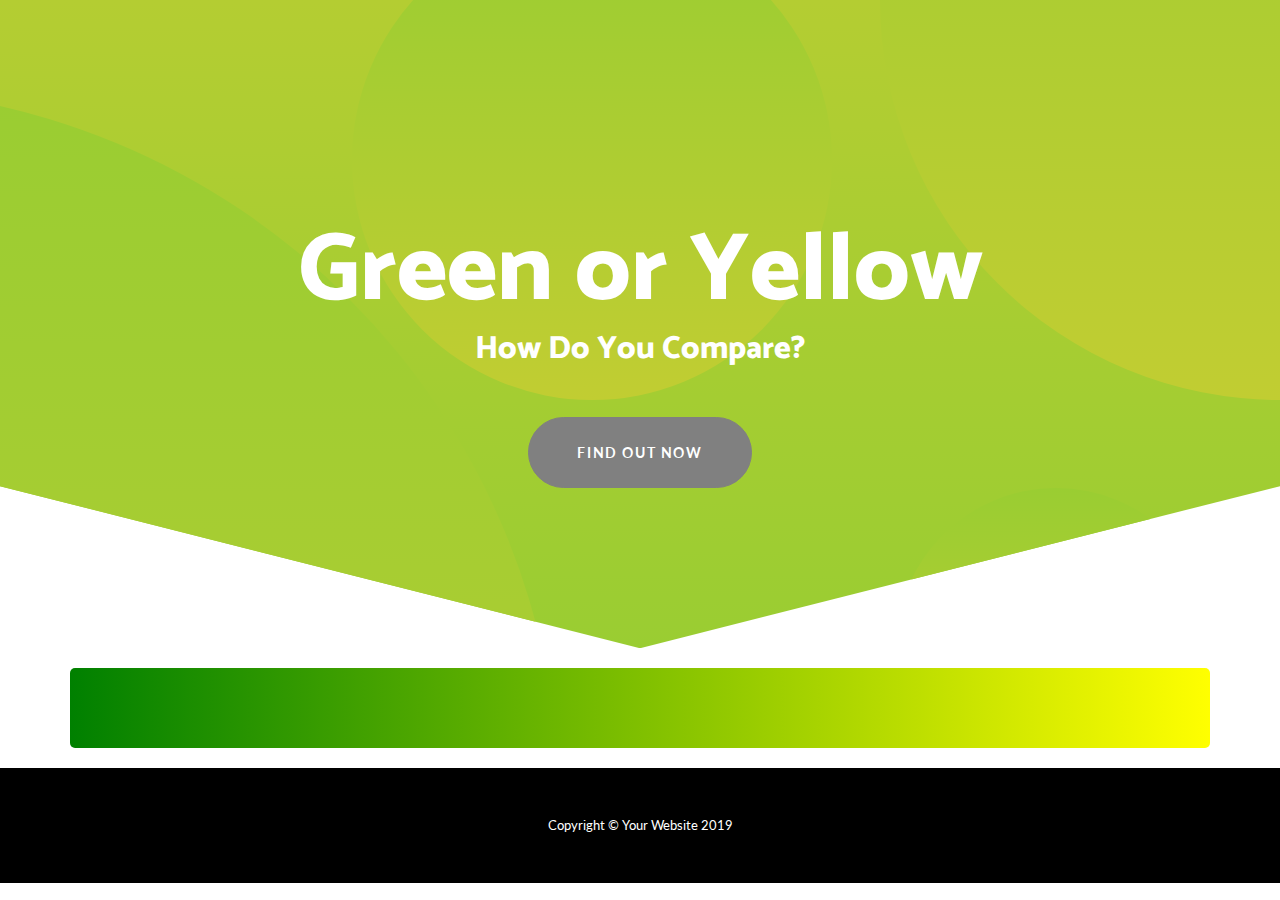
==== src/main/resources/static/index.html @ 09bc2064 "Add resources" ====
<!DOCTYPE html>
<html lang="en">
  <head>
    <meta charset="utf-8">
    <meta name="viewport" content="width=device-width, initial-scale=1, shrink-to-fit=no">
    <meta name="description" content="Test your interpretation of yellow and green, and see how you compare with the rest of the world with our interactive test.">
    <title>Color Test - Test your color perception and see how you compare</title>
    <link href="css/bootstrap.min.css" rel="stylesheet">
    <link href="https://fonts.googleapis.com/css?family=Catamaran:100,200,300,400,500,600,700,800,900" rel="stylesheet">
   <link href="https://fonts.googleapis.com/css?family=Lato:100,100i,300,300i,400,400i,700,700i,900,900i" rel="stylesheet">
    <link href="css/index.css" rel="stylesheet">
  </head>

  <body>
    <header class="masthead text-center text-white">
      <div class="masthead-content">
        <div class="container">
          <h1 class="masthead-heading mb-0">Green or Yellow</h1>
          <h3 class="masthead-subheading mb-0">How Do You Compare?</h2>
          <a href="#" class="btn btn-primary btn-xl rounded-pill mt-5">Find Out Now</a>
        </div>
      </div>
      <div class="bg-circle-1 bg-circle"></div>
      <div class="bg-circle-2 bg-circle"></div>
      <div class="bg-circle-3 bg-circle"></div>
      <div class="bg-circle-4 bg-circle"></div>
    </header>
    <div class="container">
      <div class="row">
  	    <canvas id="canvas-gradient" width="300px" height="300px">Sorry, your browser doesn't support the &lt;canvas&gt; element.</canvas>
  	  </div>
    </div>
    <footer class="py-5 bg-black">
      <div class="container">
        <p class="m-0 text-center text-white small">Copyright &copy; Your Website 2019</p>
      </div>
    </footer>
    <script src="js/jquery.min.js"></script>
    <script src="js/bootstrap.min.js"></script>
  </body>
</html>
---- src/main/resources/static/css/index.css ----
/*!
 * Start Bootstrap - One Page Wonder v5.0.7 (https://startbootstrap.com/template-overviews/one-page-wonder)
 * Copyright 2013-2019 Start Bootstrap
 * Licensed under MIT (https://github.com/BlackrockDigital/startbootstrap-one-page-wonder/blob/master/LICENSE)
 */

body {
  font-family: 'Lato';
}

h1,
h2,
h3,
h4,
h5,
h6 {
  font-family: 'Catamaran';
  font-weight: 800 !important;
}

.btn-xl {
  text-transform: uppercase;
  padding: 1.5rem 3rem;
  font-size: 0.9rem;
  font-weight: 700;
  letter-spacing: 0.1rem;
}

.bg-black {
  background-color: #000 !important;
}

.rounded-pill {
  border-radius: 5rem;
}

.navbar-custom {
  padding-top: 1rem;
  padding-bottom: 1rem;
  background-color: rgba(0, 0, 0, 0.7);
}

.navbar-custom .navbar-brand {
  text-transform: uppercase;
  font-size: 1rem;
  letter-spacing: 0.1rem;
  font-weight: 700;
}

.navbar-custom .navbar-nav .nav-item .nav-link {
  text-transform: uppercase;
  font-size: 0.8rem;
  font-weight: 700;
  letter-spacing: 0.1rem;
}

header.masthead {
  position: relative;
  overflow: hidden;
  padding-top: calc(7rem + 72px);
  padding-bottom: 7rem;
  background: linear-gradient(0deg, #9acd32 0%, #b4cd32 100%);
  background-repeat: no-repeat;
  background-position: center center;
  background-attachment: scroll;
  background-size: cover;
  clip-path: polygon(0 0, 100% 0, 100% 75%, 50% 100%, 0 75%);
}

header.masthead .masthead-content {
  z-index: 1;
  position: relative;
}

header.masthead .masthead-content .masthead-heading {
  font-size: 4rem;
}

header.masthead .masthead-content .masthead-subheading {
  font-size: 2rem !important;
}

header.masthead .bg-circle {
  z-index: 0;
  position: absolute;
  border-radius: 100%;
  background: linear-gradient(0deg, #c1cd32 0%, #9acd32 100%);
}

header.masthead .bg-circle-1 {
  height: 90rem;
  width: 90rem;
  bottom: -55rem;
  left: -55rem;
}

header.masthead .bg-circle-2 {
  height: 50rem;
  width: 50rem;
  top: -25rem;
  right: -25rem;
}

header.masthead .bg-circle-3 {
  height: 20rem;
  width: 20rem;
  bottom: -10rem;
  right: 5%;
}

header.masthead .bg-circle-4 {
  height: 30rem;
  width: 30rem;
  top: -5rem;
  right: 35%;
}

@media (min-width: 992px) {
  header.masthead {
    padding-top: calc(10rem + 55px);
    padding-bottom: 10rem;
  }
  header.masthead .masthead-content .masthead-heading {
    font-size: 6rem;
  }
  header.masthead .masthead-content .masthead-subheading {
    font-size: 4rem;
  }
}

.bg-primary {
  background-color: #ee0979 !important;
}

.btn-primary {
  background-color: #808080;
  border-color: #808080;
}

.btn-primary:active, .btn-primary:focus, .btn-primary:hover {
  background-color: #A9A9A9 !important;
  border-color: #A9A9A9 !important;
}

.btn-primary:focus {
  box-shadow: 0 0 0 0.2rem linear-gradient(#ffff00, #b4cd32);
}

.btn-secondary {
  background-color: #ff6a00;
  border-color: #ff6a00;
}

.btn-secondary:active, .btn-secondary:focus, .btn-secondary:hover {
  background-color: #cc5500 !important;
  border-color: #cc5500 !important;
}

.btn-secondary:focus {
  box-shadow: 0 0 0 0.2rem rgba(255, 106, 0, 0.5);
}

#canvas-gradient {
  background-image: linear-gradient(90deg, green, yellow);
  width: 100%;
  height: 80px;
  border-radius: 5px;
  margin-top: 20px;
  margin-bottom: 20px;
  border-width: 4px;
  border-color: black;
}
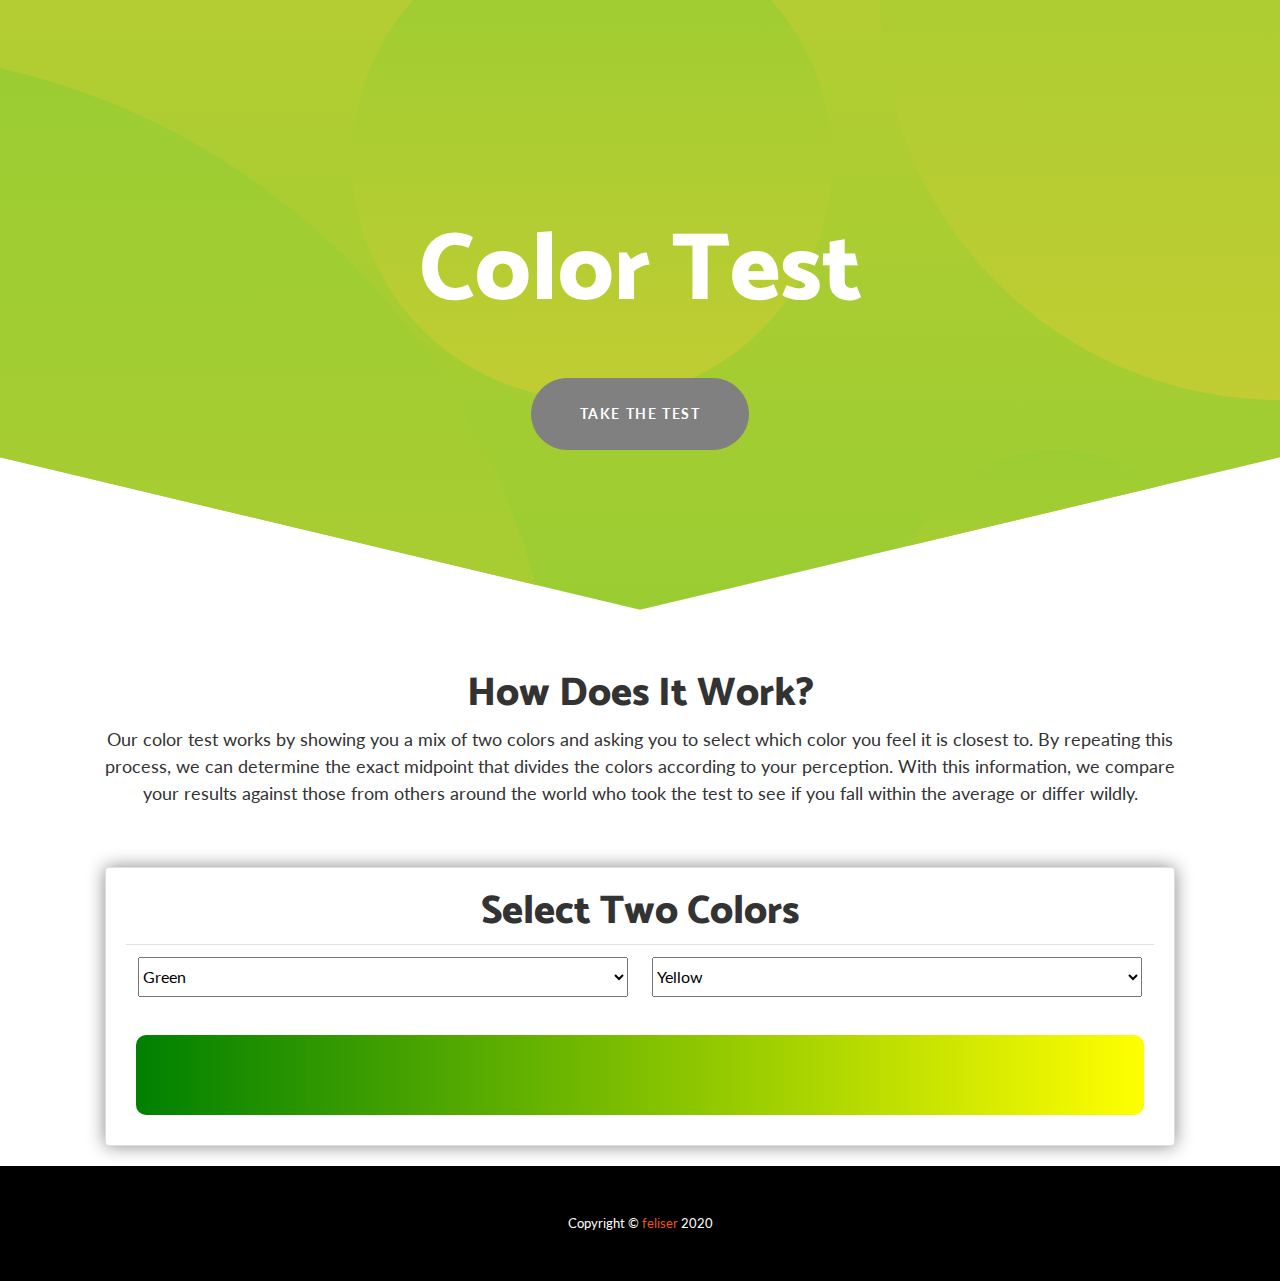
==== commit e29d660f: "Update index.html" ====
--- a/src/main/resources/static/index.html
+++ b/src/main/resources/static/index.html
@@ -7,17 +7,15 @@
     <title>Color Test - Test your color perception and see how you compare</title>
     <link href="css/bootstrap.min.css" rel="stylesheet">
     <link href="https://fonts.googleapis.com/css?family=Catamaran:100,200,300,400,500,600,700,800,900" rel="stylesheet">
-   <link href="https://fonts.googleapis.com/css?family=Lato:100,100i,300,300i,400,400i,700,700i,900,900i" rel="stylesheet">
+    <link href="https://fonts.googleapis.com/css?family=Lato:100,100i,300,300i,400,400i,700,700i,900,900i" rel="stylesheet">
     <link href="css/index.css" rel="stylesheet">
   </head>
-
   <body>
-    <header class="masthead text-center text-white">
+    <header id="masthead" class="masthead text-center text-white">
       <div class="masthead-content">
         <div class="container">
-          <h1 class="masthead-heading mb-0">Green or Yellow</h1>
-          <h3 class="masthead-subheading mb-0">How Do You Compare?</h2>
-          <a href="#" class="btn btn-primary btn-xl rounded-pill mt-5">Find Out Now</a>
+          <h1 class="masthead-heading mb-0">Color Test</h1>
+          <a href="#" class="btn btn-primary btn-xl rounded-pill mt-5">Take The Test</a>
         </div>
       </div>
       <div class="bg-circle-1 bg-circle"></div>
@@ -26,16 +24,58 @@
       <div class="bg-circle-4 bg-circle"></div>
     </header>
     <div class="container">
-      <div class="row">
+      <div class="text-center">
+        <h2>How Does It Work?</h2>
+        <p>Our color test works by showing you a mix of two colors and asking you to select which color you feel it is closest to. By repeating this process, we can determine the exact midpoint that divides the colors according to your perception. With this information, we compare your results against those from others around the world who took the test to see if you fall within the average or differ wildly.						</p>
+      </div>
+      <div class="card">
+        <div text-center>
+          <h2>Select Two Colors</h2>
+        </div>
+        <table class="table" width="100%">
+          <tr>
+            <td width="50% class="max-width">
+  	          <select name="colormenu-left" id="colormenu-left" dir="ltr">
+                <option id="leftGreen" value="Green" selected="selected">Green</option>
+          		<option id="leftCyan" value="Cyan">Cyan</option>
+  	    		<option id="leftBlue" value="Blue">Blue</option>
+  	    		<option id="leftPurple" value="Purple">Purple</option>
+   	   	 		<option id="leftMagenta" value="Magenta">Pink</option>
+    	    	<option id="leftRed" value="Red">Red</option>
+   	    		<option id="leftOrange" value="Orange">Orange</option>
+   	    		<option id="leftYellow" value="Yellow" disabled>Yellow</option>
+    	    	<option id="leftLime" value="Lime">Lime</option>    	    		
+    	    	<option id="leftWhite" value="White">White</option>
+    	    	<option id="leftBlack" value="Black">Black</option>
+  		  	  </select>
+  		  	</td>
+  		  	<td width="50%" class="max-width">
+  		  	  <select name="colormenu-right" id="colormenu-right" dir="ltr">
+            	<option id="rightGreen" value="Green" disabled>Green</option>
+          		<option id="rightCyan" value="Cyan">Cyan</option>
+  	    		<option id="rightBlue" value="Blue">Blue</option>
+  	    		<option id="rightPurple" value="Purple">Purple</option>
+   	   	 		<option id="rightMagenta" value="Magenta">Pink</option>
+    	    	<option id="rightRed" value="Red">Red</option>
+   	    		<option id="rightOrange" value="Orange">Orange</option>
+   	    		<option id="rightYellow" value="Yellow" selected="selected">Yellow</option>
+    	    	<option id="rightLime" value="Lime">Lime</option>    	    		
+    	    	<option id="rightWhite" value="White">White</option>
+    	    	<option id="rightBlack" value="Black">Black</option>
+  		      </select>
+  		    </td>
+  		  </tr>
+  		</table>  
   	    <canvas id="canvas-gradient" width="300px" height="300px">Sorry, your browser doesn't support the &lt;canvas&gt; element.</canvas>
-  	  </div>
+      </div>
     </div>
     <footer class="py-5 bg-black">
       <div class="container">
-        <p class="m-0 text-center text-white small">Copyright &copy; Your Website 2019</p>
+        <p class="m-0 text-center text-white small">Copyright &copy; <a href="https://www.github.com/feliser">feliser</a> 2020</p>
       </div>
     </footer>
     <script src="js/jquery.min.js"></script>
     <script src="js/bootstrap.min.js"></script>
+    <script src="js/index.js"></script>
   </body>
-</html>
+</html>--- a/src/main/resources/static/css/index.css
+++ b/src/main/resources/static/css/index.css
@@ -1,21 +1,40 @@
-/*!
- * Start Bootstrap - One Page Wonder v5.0.7 (https://startbootstrap.com/template-overviews/one-page-wonder)
- * Copyright 2013-2019 Start Bootstrap
- * Licensed under MIT (https://github.com/BlackrockDigital/startbootstrap-one-page-wonder/blob/master/LICENSE)
- */
-
 body {
   font-family: 'Lato';
 }
 
-h1,
-h2,
-h3,
-h4,
-h5,
-h6 {
+h1,h2,h3,h4,h5,h6 {
   font-family: 'Catamaran';
   font-weight: 800 !important;
+}
+h2 {
+	font-size: 40px;
+	text-align: center !important; 
+}
+
+p {
+	font-size: 18px;
+}
+select {
+  text-align: left !important;
+  text-align-last: left !important;
+  width: 100%;
+  height: 40px;
+  /* webkit*/
+}
+option {
+  text-align: left !important; 
+  /* reset to left*/
+}
+
+.max-width {
+  width: 100%;
+}
+
+.card {
+	box-shadow: 0px 0px 18px #888888;
+	padding: 20px;
+	margin: 20px;
+	margin-top: 60px;
 }
 
 .btn-xl {
@@ -34,26 +53,6 @@
   border-radius: 5rem;
 }
 
-.navbar-custom {
-  padding-top: 1rem;
-  padding-bottom: 1rem;
-  background-color: rgba(0, 0, 0, 0.7);
-}
-
-.navbar-custom .navbar-brand {
-  text-transform: uppercase;
-  font-size: 1rem;
-  letter-spacing: 0.1rem;
-  font-weight: 700;
-}
-
-.navbar-custom .navbar-nav .nav-item .nav-link {
-  text-transform: uppercase;
-  font-size: 0.8rem;
-  font-weight: 700;
-  letter-spacing: 0.1rem;
-}
-
 header.masthead {
   position: relative;
   overflow: hidden;
@@ -65,6 +64,7 @@
   background-attachment: scroll;
   background-size: cover;
   clip-path: polygon(0 0, 100% 0, 100% 75%, 50% 100%, 0 75%);
+  margin-bottom: 60px;
 }
 
 header.masthead .masthead-content {
@@ -162,10 +162,11 @@
 
 #canvas-gradient {
   background-image: linear-gradient(90deg, green, yellow);
-  width: 100%;
+  width: 100% - 20px;
   height: 80px;
-  border-radius: 5px;
-  margin-top: 20px;
+  border-radius: 10px;
+  margin: 10px;
+  margin-top: 20px
   margin-bottom: 20px;
   border-width: 4px;
   border-color: black;
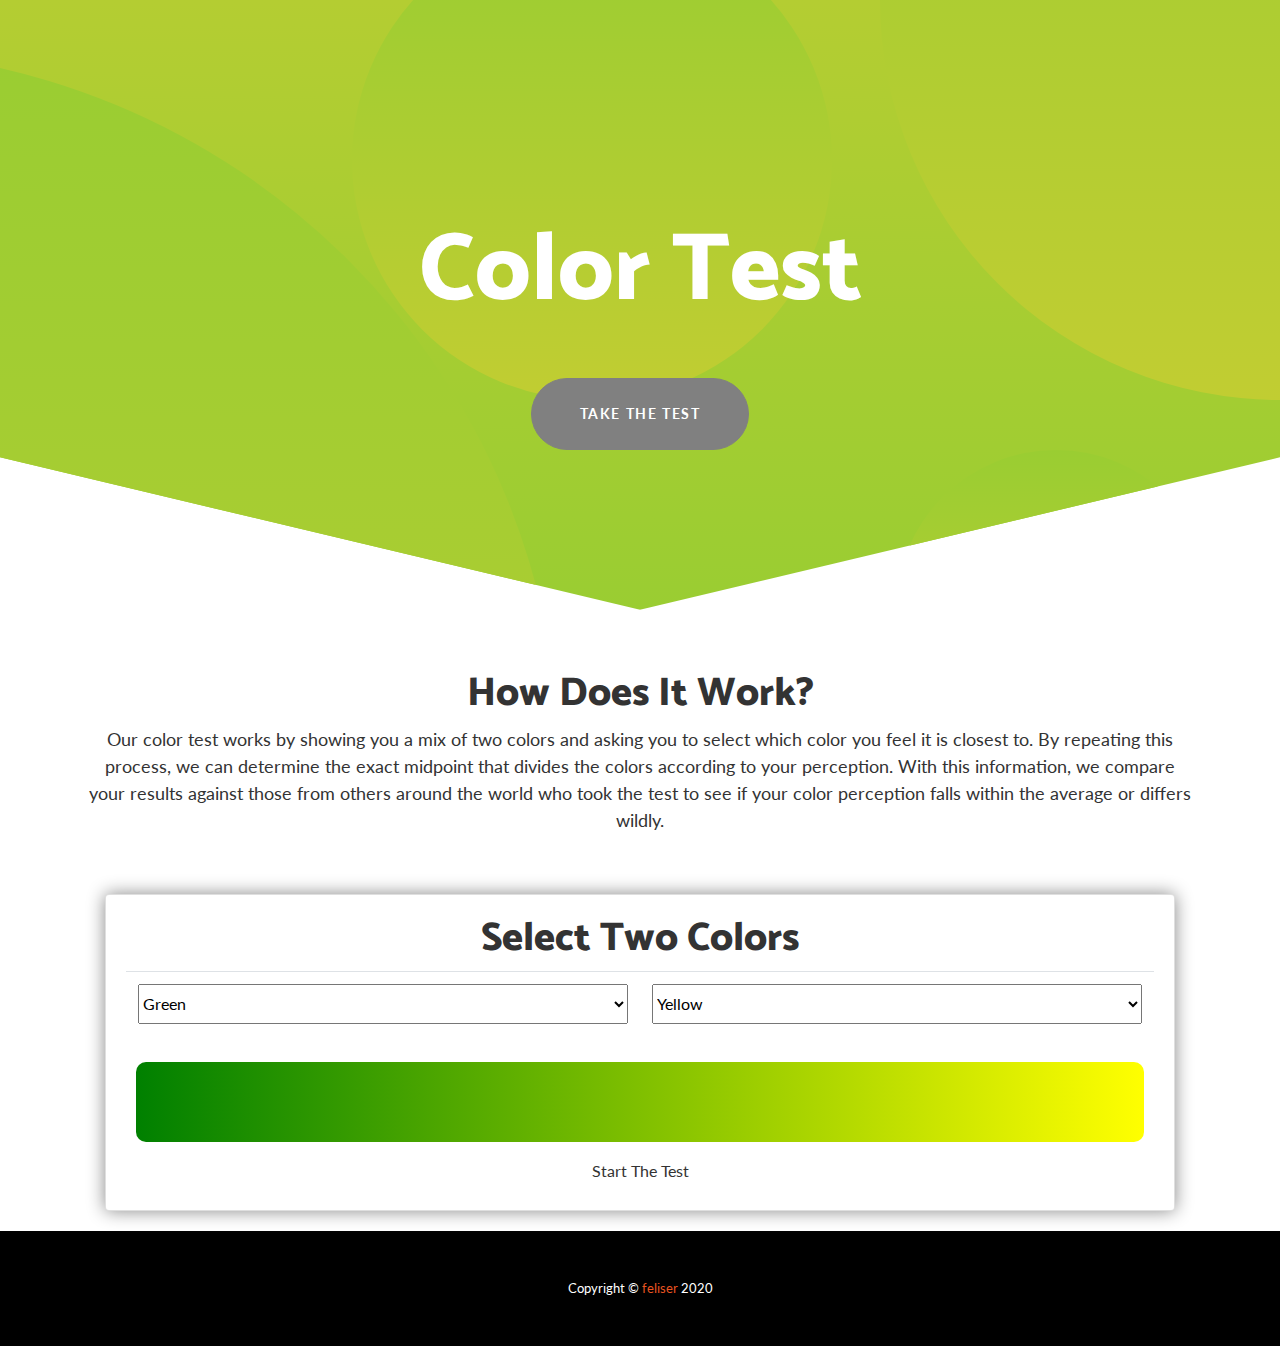
==== commit 68aa6580: "Updated test webpage" ====
--- a/src/main/resources/static/index.html
+++ b/src/main/resources/static/index.html
@@ -26,7 +26,7 @@
     <div class="container">
       <div class="text-center">
         <h2>How Does It Work?</h2>
-        <p>Our color test works by showing you a mix of two colors and asking you to select which color you feel it is closest to. By repeating this process, we can determine the exact midpoint that divides the colors according to your perception. With this information, we compare your results against those from others around the world who took the test to see if you fall within the average or differ wildly.						</p>
+        <p>Our color test works by showing you a mix of two colors and asking you to select which color you feel it is closest to. By repeating this process, we can determine the exact midpoint that divides the colors according to your perception. With this information, we compare your results against those from others around the world who took the test to see if your color perception falls within the average or differs wildly.						</p>
       </div>
       <div class="card">
         <div text-center>
@@ -40,7 +40,7 @@
           		<option id="leftCyan" value="Cyan">Cyan</option>
   	    		<option id="leftBlue" value="Blue">Blue</option>
   	    		<option id="leftPurple" value="Purple">Purple</option>
-   	   	 		<option id="leftMagenta" value="Magenta">Pink</option>
+   	   	 		<option id="leftMagenta" value="Magenta">Magenta</option>
     	    	<option id="leftRed" value="Red">Red</option>
    	    		<option id="leftOrange" value="Orange">Orange</option>
    	    		<option id="leftYellow" value="Yellow" disabled>Yellow</option>
@@ -55,7 +55,7 @@
           		<option id="rightCyan" value="Cyan">Cyan</option>
   	    		<option id="rightBlue" value="Blue">Blue</option>
   	    		<option id="rightPurple" value="Purple">Purple</option>
-   	   	 		<option id="rightMagenta" value="Magenta">Pink</option>
+   	   	 		<option id="rightMagenta" value="Magenta">Magenta</option>
     	    	<option id="rightRed" value="Red">Red</option>
    	    		<option id="rightOrange" value="Orange">Orange</option>
    	    		<option id="rightYellow" value="Yellow" selected="selected">Yellow</option>
@@ -67,6 +67,9 @@
   		  </tr>
   		</table>  
   	    <canvas id="canvas-gradient" width="300px" height="300px">Sorry, your browser doesn't support the &lt;canvas&gt; element.</canvas>
+  	    <div class="text-center">
+  	      <button class="btn btn-start" id="start-button"><span>Start The Test</span></button>
+  	    </div>
       </div>
     </div>
     <footer class="py-5 bg-black">
